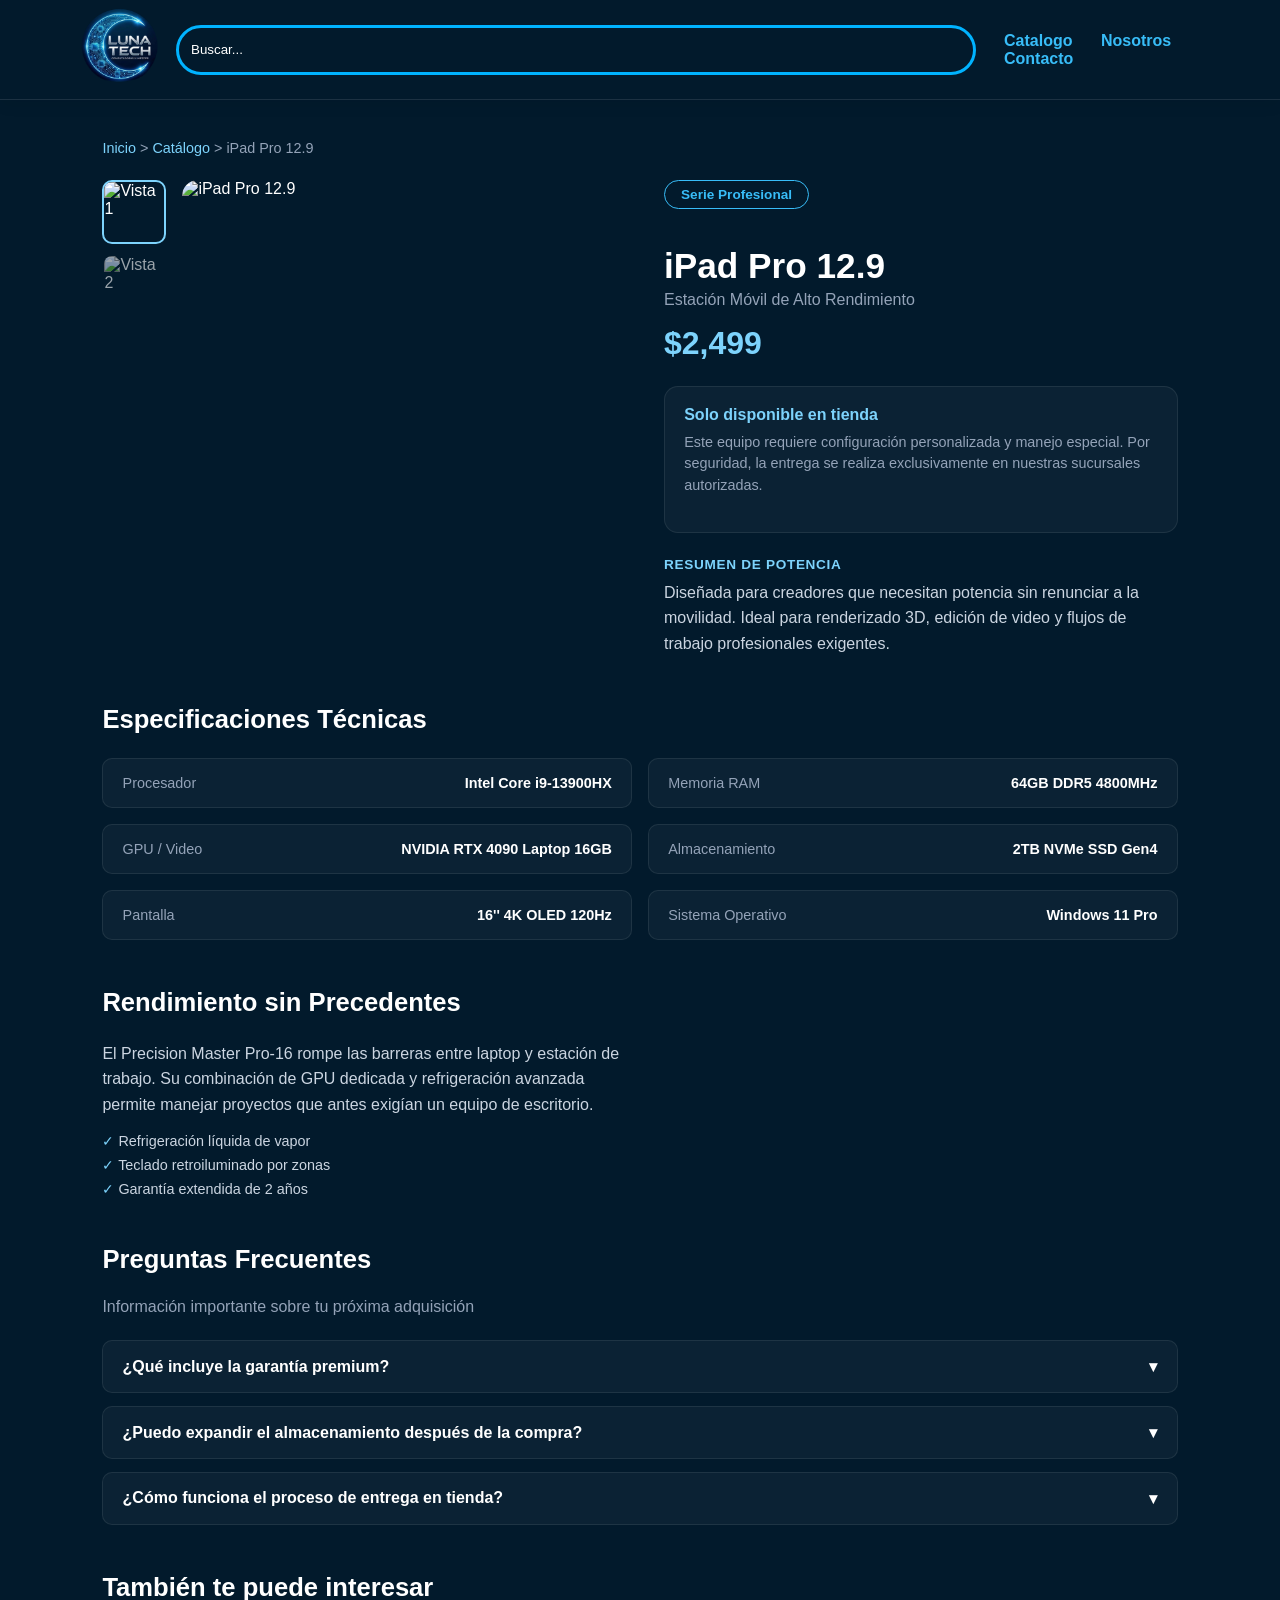
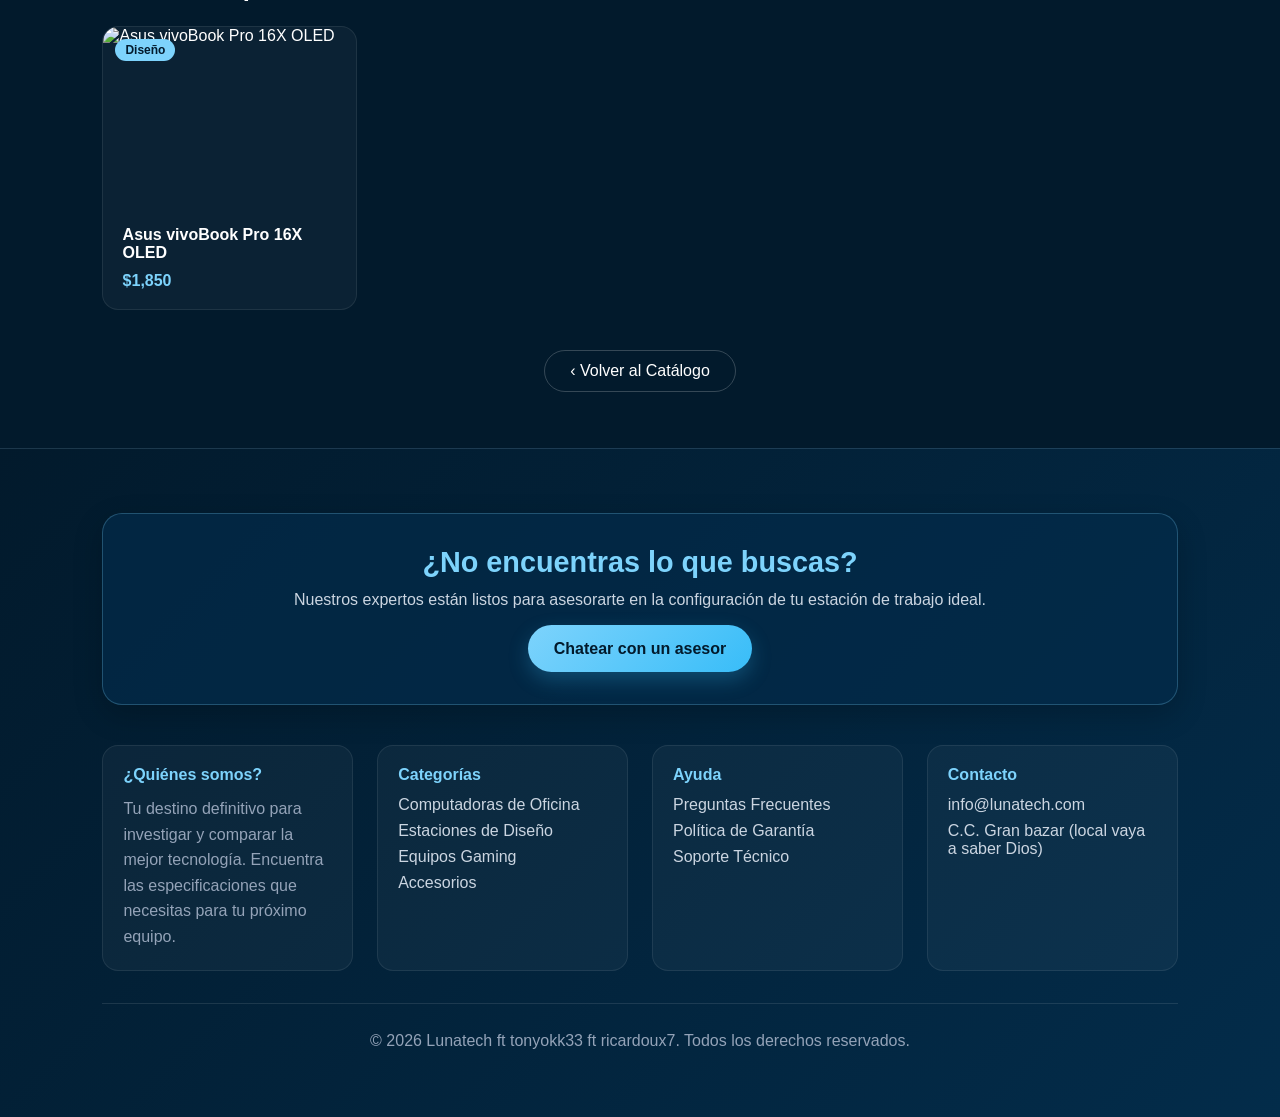
==== producto.html @ 9f50a2bd "feat: Catalogo, filtro, ordenar, responsive y pagina invidiaul por productos agregados" ====
<!DOCTYPE html>
<html lang="en">
  <head>
    <meta charset="UTF-8">
    <meta name="viewport" content="width=device-width, initial-scale=1.0">
    <title>LunaTech - Detalle de Producto</title>
    <link rel="stylesheet" href="index.css">
    <link rel="stylesheet" href="producto.css">
  </head>
  <body>
    <main>
      <header id="header">
        <div id="logo">
          <img src="./sources/lunatech.png" alt="Logo de LunaTech">
        </div>
        <div id="search">
          <input type="text" placeholder="Buscar...">
        </div>
        <button id="menu-toggle" aria-label="Abrir menú">
          <span></span>
          <span></span>
          <span></span>
        </button>
        <div id="bttns">
          <a href="index.html">Catalogo</a>
          <a href="">Nosotros</a>
          <a href="">Contacto</a>
        </div>
      </header>

      <section class="product-detail">
        <nav class="breadcrumb">
          <a href="index.html">Inicio</a> &gt;
          <a href="index.html#catalogo">Catálogo</a> &gt;
          <span id="breadcrumb-name"></span>
        </nav>

        <div class="detail-grid">
          <div class="detail-gallery">
            <div class="thumbnails" id="thumbnails"></div>
            <div class="main-image"><img id="main-image" src="" alt=""></div>
          </div>

          <div class="detail-info">
            <span class="badge" id="detail-badge"></span>
            <h1 id="detail-name"></h1>
            <p class="detail-subtitle" id="detail-subtitle"></p>
            <div class="detail-price" id="detail-price"></div>

            <div class="instore-notice">
              <h4>Solo disponible en tienda</h4>
              <p>Este equipo requiere configuración personalizada y manejo especial. Por seguridad, la entrega se realiza exclusivamente en nuestras sucursales autorizadas.</p>
            </div>

            <h4 class="summary-label">Resumen de Potencia</h4>
            <p id="detail-summary"></p>
          </div>
        </div>

        <div class="specs-section">
          <h2>Especificaciones Técnicas</h2>
          <div class="specs-grid" id="specs-grid"></div>
        </div>

        <div class="lower-grid">
          <div class="performance">
            <h2>Rendimiento sin Precedentes</h2>
            <p id="detail-performance"></p>
            <ul class="highlights-list" id="highlights-list"></ul>
          </div>
        </div>

        <div class="faq-section">
          <h2>Preguntas Frecuentes</h2>
          <p class="faq-subtitle">Información importante sobre tu próxima adquisición</p>
          <div id="faq-list"></div>
        </div>

        <div class="related-section">
          <h2>También te puede interesar</h2>
          <div class="related-grid" id="related-grid"></div>
        </div>

        <div class="back-btn-wrap">
          <a href="index.html#catalogo" class="btn-back">&lsaquo; Volver al Catálogo</a>
        </div>
      </section>
    </main>

    <footer id="footer">
      <div class="footer-cta">
        <h2>¿No encuentras lo que buscas?</h2>
        <p>Nuestros expertos están listos para asesorarte en la configuración de tu estación de trabajo ideal.</p>
        <button id="btn-asesor">Chatear con un asesor</button>
      </div>

      <div class="footer-grid">
        <div class="div-footer">
          <h3 class="title">¿Quiénes somos?</h3>
          <p class="info">Tu destino definitivo para investigar y comparar la mejor tecnología. Encuentra las especificaciones que necesitas para tu próximo equipo.</p>
        </div>
        <div class="div-footer">
          <h3 class="title">Categorías</h3>
          <a href="" class="links">Computadoras de Oficina</a>
          <a href="" class="links">Estaciones de Diseño</a>
          <a href="" class="links">Equipos Gaming</a>
          <a href="" class="links">Accesorios</a>
        </div>
        <div class="div-footer">
          <h3 class="title">Ayuda</h3>
          <a href="" class="links">Preguntas Frecuentes</a>
          <a href="" class="links">Política de Garantía</a>
          <a href="" class="links">Soporte Técnico</a>
        </div>
        <div class="div-footer">
          <h3 class="title">Contacto</h3>
          <a href="mailto:info@lunatech.com" class="links">info@lunatech.com</a>
          <a href="" class="links">C.C. Gran bazar (local vaya a saber Dios)</a>
        </div>
      </div>

      <div class="footer-bottom">
        <p class="info">&copy; 2026 Lunatech ft tonyokk33 ft ricardoux7. Todos los derechos reservados.</p>
      </div>
    </footer>

    <script src="products.js"></script>
    <script src="producto.js"></script>
    <script src="main.js"></script>
  </body>
</html>
---- index.css ----
* {
  margin: 0;
  padding: 0;
  box-sizing: border-box;
  font-family: 'Poppins', sans-serif;
}

#header{
  display: flex;
  flex-direction: row;
  align-items: center;
  justify-content: space-between;
  padding: 20px 80px;
  background: #021a2c;
  box-shadow: 0 5px 15px rgba(0, 0, 0, 0.06);
  z-index: 999;
  position: sticky;
  top: 0;
  left: 0;
  height: 100px;
  border-bottom: 1px solid rgba(255, 255, 255, 0.1);
  gap: 1rem;
}

#header img{
  height: 80px;
  width: 80px;
}

#header input{
  border: 3px solid #00b3ff;
  padding: 8px 12px;
  background: transparent;
  color: #ffffff;
  border-radius: 100px;
  width: 800px;
  height: 50px;
}

#header input::placeholder {
  color: #fff;
}


#header a{
  text-decoration: none;
  color: #38bdf8;
  font-weight: 600;
  transition: all 0.3s ease;
  align-items: center;
  gap: 1rem;
  padding: 8px 12px;
}

#header a:hover{
  color: #7dd3fc;
}

/* Menu hamburguesa (oculto en desktop) */
#menu-toggle {
  display: none;
  background: transparent;
  border: none;
  cursor: pointer;
  padding: 8px;
  flex-direction: column;
  gap: 5px;
}

#menu-toggle span {
  display: block;
  width: 26px;
  height: 2px;
  background: #7dd3fc;
  border-radius: 2px;
}

.hero-content {
  max-width: 550px;
  z-index: 2;
}

.badge {
  display: inline-block;
  padding: 6px 16px;
  border: 1px solid #38bdf8;
  border-radius: 20px;
  font-size: 0.85rem;
  color: #38bdf8;
  font-weight: 600;
  margin-bottom: 1.5rem;
}

.hero-content h1 {
  font-size: 3.5rem;
  font-weight: bold;
  line-height: 1.2;
  margin-bottom: 1.5rem;
}

.text-gradient {
  color: #7dd3fc;
}

.hero-content p {
  font-size: 1.1rem;
  line-height: 1.6;
  color: #94a3b8;
  margin-bottom: 2.5rem;
}

.hero-buttons {
  display: flex;
  gap: 1rem;
  flex-wrap: wrap;
}

.btn {
  display: inline-block;
  padding: 0.8rem 2rem;
  border-radius: 8px;
  font-weight: 600;
  text-decoration: none;
  transition: all 0.3s ease;
}

.btn-primary {
  background-color: #7dd3fc;
  color: #021f35;
  box-shadow: 0 4px 15px rgba(125, 211, 252, 0.3);
}

.btn-primary:hover {
  background-color: #00b3ff;
}

.btn-secondary {
  background-color: #ffffff;
  color: #7dd3fc;
}

.btn-secondary:hover {
  background-color: #f1f5f9;
}

.floating-card {
  position: absolute;
  bottom: 2rem;
  right: 4rem;
  background: rgba(15, 23, 42, 0.6);
  backdrop-filter: blur(8px);
  border: 1px solid rgba(255, 255, 255, 0.1);
  padding: 1rem 1.5rem;
  border-radius: 12px;
  display: flex;
  align-items: center;
  gap: 1rem;
  z-index: 2;
}

.card-icon {
  font-size: 1.5rem;
}

.card-text h3 {
  font-size: 0.95rem;
  margin: 0;
  font-weight: 600;
}

.card-text p {
  font-size: 0.8rem;
  margin: 0;
  color: #94a3b8;
}

.hero {
  position: relative;
  min-height: calc(100vh - 120px);
  width: 100%;
  display: flex;
  align-items: center;
  padding: 4rem 8%;
  box-sizing: border-box;
  background-color: #021a2c;
  color: #ffffff;
  overflow: hidden;
}

.hero-image-container {
  position: absolute;
  top: 0;
  right: 0;
  width: 45%; 
  height: 100%;
  border-radius: 100px 0 0 100px;
  overflow: hidden; 
  z-index: 1;
}

#hero-image {
  width: 100%;
  height: 100%;
  object-fit: cover;
  display: block;
  object-position: right center; 
}

.hero-image-container::after {
  content: '';
  position: absolute;
  top: 0;
  left: 0;
  width: 100%;
  height: 100%;
  background: linear-gradient(
    to right, 
    #021a2c 0%,
    rgba(2, 26, 44, 0.95) 15%,
    rgba(2, 26, 44, 0.6) 35%,
    transparent 60%
  );
  
  pointer-events: none;
  z-index: 2;
}

/* ============ FEATURES (3 iconos) ============ */
.features {
  display: grid;
  grid-template-columns: repeat(3, 1fr);
  gap: 1.5rem;
  padding: 3rem 8%;
  background-color: #021a2c;
}

.feature-card {
  background: rgba(255, 255, 255, 0.04);
  border: 1px solid rgba(255, 255, 255, 0.08);
  border-radius: 16px;
  padding: 2rem;
  color: #ffffff;
  transition: transform 0.3s ease, border-color 0.3s ease;
}

.feature-card:hover {
  transform: translateY(-4px);
  border-color: rgba(125, 211, 252, 0.4);
}

.feature-icon {
  width: 42px;
  height: 42px;
  color: #7dd3fc;
  margin-bottom: 1.2rem;
}

.feature-icon svg {
  width: 100%;
  height: 100%;
}

.feature-card h3 {
  font-size: 1.1rem;
  margin-bottom: 0.5rem;
}

.feature-card p {
  color: #94a3b8;
  font-size: 0.9rem;
  line-height: 1.5;
}

/* ============ CATÁLOGO ============ */
.catalog {
  padding: 3rem 8%;
  background-color: #021a2c;
  color: #ffffff;
}

.catalog-header {
  display: flex;
  justify-content: space-between;
  align-items: flex-end;
  flex-wrap: wrap;
  gap: 1rem;
  margin-bottom: 2rem;
}

.catalog-header h2 {
  font-size: 2rem;
  margin-bottom: 0.3rem;
}

.catalog-subtitle {
  color: #94a3b8;
}

.sort-control {
  display: flex;
  align-items: center;
  gap: 0.6rem;
  font-size: 0.9rem;
  color: #94a3b8;
}

.sort-control select {
  background: #021a2c;
  border: 1px solid rgba(255, 255, 255, 0.2);
  color: #ffffff;
  padding: 0.5rem 1rem;
  border-radius: 8px;
  cursor: pointer;
}

.catalog-layout {
  display: grid;
  grid-template-columns: 260px 1fr;
  gap: 2rem;
  align-items: start;
}

/* Botón para mostrar/ocultar filtros en mobile */
#filters-toggle {
  display: none;
  width: 100%;
  background: transparent;
  border: 1px solid #7dd3fc;
  color: #7dd3fc;
  padding: 0.7rem;
  border-radius: 8px;
  font-weight: 600;
  cursor: pointer;
  margin-bottom: 1rem;
}

.filters {
  background: rgba(255, 255, 255, 0.04);
  border: 1px solid rgba(255, 255, 255, 0.08);
  border-radius: 16px;
  padding: 1.5rem;
  position: sticky;
  top: 120px;
}

.filters h3 {
  font-size: 0.85rem;
  color: #7dd3fc;
  text-transform: uppercase;
  letter-spacing: 0.05em;
  margin: 1.4rem 0 0.6rem;
}

.filters h3:first-child {
  margin-top: 0;
}

.checkbox-item {
  display: flex;
  align-items: center;
  gap: 0.5rem;
  color: #cbd5e1;
  font-size: 0.9rem;
  padding: 0.3rem 0;
  cursor: pointer;
}

.checkbox-item input {
  accent-color: #7dd3fc;
  cursor: pointer;
}

#price-range {
  width: 100%;
  accent-color: #7dd3fc;
  margin-top: 0.5rem;
}

.price-labels {
  display: flex;
  justify-content: space-between;
  color: #94a3b8;
  font-size: 0.8rem;
  margin-top: 0.3rem;
}

.btn-clear {
  width: 100%;
  margin-top: 1.8rem;
  background: transparent;
  border: 1px solid #7dd3fc;
  color: #7dd3fc;
  padding: 0.6rem;
  border-radius: 8px;
  cursor: pointer;
  font-weight: 600;
  transition: all 0.3s ease;
}

.btn-clear:hover {
  background: #7dd3fc;
  color: #021a2c;
}

.product-grid {
  display: grid;
  grid-template-columns: repeat(3, 1fr);
  gap: 1.5rem;
}

.product-card {
  background: rgba(255, 255, 255, 0.04);
  border: 1px solid rgba(255, 255, 255, 0.08);
  border-radius: 16px;
  overflow: hidden;
  display: flex;
  flex-direction: column;
  transition: transform 0.3s ease, border-color 0.3s ease;
}

.product-card:hover {
  transform: translateY(-4px);
  border-color: rgba(125, 211, 252, 0.4);
}

.product-image {
  position: relative;
  height: 180px;
}

.product-image img {
  width: 100%;
  height: 100%;
  object-fit: cover;
  display: block;
}

.product-tag {
  position: absolute;
  top: 12px;
  left: 12px;
  background: #7dd3fc;
  color: #021a2c;
  font-size: 0.75rem;
  font-weight: 700;
  padding: 4px 10px;
  border-radius: 20px;
}

.product-info {
  padding: 1.2rem;
  display: flex;
  flex-direction: column;
  gap: 0.6rem;
  flex: 1;
}

.product-title-row {
  display: flex;
  justify-content: space-between;
  align-items: flex-start;
  gap: 0.5rem;
}

.product-title-row h3 {
  font-size: 1rem;
}

.product-price {
  color: #7dd3fc;
  font-weight: 700;
  white-space: nowrap;
}

.product-specs {
  list-style: none;
  color: #94a3b8;
  font-size: 0.85rem;
  display: flex;
  flex-direction: column;
  gap: 0.2rem;
}

.product-locations {
  display: flex;
  gap: 0.4rem;
  flex-wrap: wrap;
}

.location-chip {
  background: rgba(255, 255, 255, 0.08);
  color: #cbd5e1;
  font-size: 0.75rem;
  padding: 2px 8px;
  border-radius: 10px;
}

.btn-details {
  margin-top: auto;
  background: #021f35;
  border: 1px solid #7dd3fc;
  color: #7dd3fc;
  padding: 0.6rem;
  border-radius: 8px;
  text-align: center;
  cursor: pointer;
  text-decoration: none;
  font-weight: 600;
  transition: all 0.3s ease;
}

.btn-details:hover {
  background: #7dd3fc;
  color: #021a2c;
}

.pagination {
  display: flex;
  justify-content: center;
  flex-wrap: wrap;
  gap: 0.5rem;
  margin-top: 2.5rem;
}

.page-btn {
  background: transparent;
  border: 1px solid rgba(255, 255, 255, 0.2);
  color: #ffffff;
  width: 36px;
  height: 36px;
  border-radius: 8px;
  cursor: pointer;
  transition: all 0.2s ease;
}

.page-btn:hover {
  border-color: #7dd3fc;
}

.page-btn.active {
  background: #7dd3fc;
  color: #021a2c;
  border-color: #7dd3fc;
}

.no-results {
  color: #94a3b8;
  text-align: center;
  padding: 3rem 0;
  grid-column: 1 / -1;
}

/* Footer */

#footer {
  background: linear-gradient(135deg, #021a2c 0%, #032c4a 100%);
  padding: 4rem 8%;
  color: #ffffff;
  border-top: 1px solid rgba(255, 255, 255, 0.1);
}

.footer-cta {
  display: flex;
  flex-direction: column;
  align-items: center;
  justify-content: center;
  text-align: center;
  padding: 2rem;
  margin-bottom: 2.5rem;
  border: 1px solid rgba(125, 211, 252, 0.25);
  border-radius: 20px;
  background: rgba(3, 44, 74, 0.7);
  box-shadow: 0 10px 30px rgba(0, 0, 0, 0.2);
}

.footer-cta h2 {
  font-size: 1.8rem;
  margin-bottom: 0.75rem;
  color: #7dd3fc;
}

.footer-cta p {
  color: #cbd5e1;
  margin-bottom: 1rem;
  max-width: 700px;
}

#btn-asesor {
  background: linear-gradient(135deg, #7dd3fc 0%, #38bdf8 100%);
  color: #021a2c;
  padding: 0.9rem 1.6rem;
  border: none;
  border-radius: 999px;
  cursor: pointer;
  font-size: 1rem;
  font-weight: 700;
  transition: transform 0.3s ease, box-shadow 0.3s ease;
  box-shadow: 0 8px 20px rgba(56, 189, 248, 0.25);
}

#btn-asesor:hover {
  transform: translateY(-2px);
  box-shadow: 0 10px 24px rgba(56, 189, 248, 0.35);
}

.footer-grid {
  display: grid;
  grid-template-columns: repeat(4, minmax(220px, 1fr));
  gap: 1.5rem;
  margin-bottom: 2rem;
}

.div-footer {
  display: flex;
  flex-direction: column;
  gap: 0.5rem;
  padding: 1.25rem;
  border-radius: 16px;
  background: rgba(255, 255, 255, 0.04);
  border: 1px solid rgba(255, 255, 255, 0.08);
}

.title {
  font-size: 1rem;
  font-weight: 700;
  color: #7dd3fc;
  margin-bottom: 0.25rem;
}

.links {
  color: #cbd5e1;
  text-decoration: none;
  transition: color 0.3s ease;
}

.links:hover {
  color: #7dd3fc;
}

.info {
  color: #94a3b8;
  line-height: 1.6;
}

.footer-bottom {
  padding-top: 1.5rem;
  border-top: 1px solid rgba(255, 255, 255, 0.1);
  text-align: center;
}

/* ======================================================= */
/* ==================== RESPONSIVE ======================== */
/* ======================================================= */

/* Tablets (hasta 1024px) */
@media (max-width: 1024px) {
  #header {
    padding: 16px 30px;
  }

  #header input {
    width: 100%;
    max-width: 400px;
  }

  .hero {
    padding: 3rem 6%;
  }

  .hero-content h1 {
    font-size: 2.6rem;
  }

  .hero-image-container {
    width: 40%;
  }

  .catalog-layout {
    grid-template-columns: 220px 1fr;
  }

  .product-grid {
    grid-template-columns: repeat(2, 1fr);
  }

  .footer-grid {
    grid-template-columns: repeat(2, 1fr);
  }
}

/* Mobile grande / Tablets verticales (hasta 900px) */
@media (max-width: 900px) {
  #header {
    flex-wrap: wrap;
    height: auto;
    padding: 14px 20px;
    row-gap: 12px;
  }

  #header img {
    height: 55px;
    width: 55px;
  }

  #search {
    order: 3;
    width: 100%;
  }

  #header input {
    width: 100%;
    max-width: none;
  }

  #menu-toggle {
    display: flex;
    order: 2;
  }

  #bttns {
    display: none;
    order: 4;
    width: 100%;
    flex-direction: column;
    gap: 0.3rem;
  }

  #bttns.open {
    display: flex;
  }

  #bttns a {
    width: 100%;
    padding: 10px 12px;
    border-radius: 8px;
  }

  #bttns a:hover {
    background: rgba(125, 211, 252, 0.08);
  }

  .hero {
    flex-direction: column;
    min-height: auto;
    padding: 3rem 6% 20rem;
    text-align: left;
  }

  .hero-content {
    max-width: 100%;
  }

  .hero-content h1 {
    font-size: 2.2rem;
  }

  .hero-image-container {
    width: 100%;
    height: 55%;
    top: auto;
    bottom: 0;
    border-radius: 40px 40px 0 0;
    opacity: 0.35;
  }

  .hero-image-container::after {
    background: linear-gradient(
      to top,
      #021a2c 0%,
      rgba(2, 26, 44, 0.9) 25%,
      transparent 70%
    );
  }

  .features {
    grid-template-columns: 1fr;
    padding: 2.5rem 6%;
  }

  .catalog {
    padding: 2.5rem 6%;
  }

  .catalog-layout {
    grid-template-columns: 1fr;
  }

  #filters-toggle {
    display: block;
  }

  .filters {
    display: none;
    position: static;
    margin-bottom: 1.5rem;
  }

  .filters.open {
    display: block;
  }

  .product-grid {
    grid-template-columns: repeat(2, 1fr);
  }

  .footer-grid {
    grid-template-columns: 1fr;
  }
}

/* Mobile pequeño (hasta 560px) */
@media (max-width: 560px) {
  .hero-content h1 {
    font-size: 1.8rem;
  }

  .hero-content p {
    font-size: 1rem;
  }

  .hero-buttons {
    flex-direction: column;
  }

  .btn {
    text-align: center;
    width: 100%;
  }

  .catalog-header {
    flex-direction: column;
    align-items: flex-start;
  }

  .sort-control {
    width: 100%;
    justify-content: space-between;
  }

  .sort-control select {
    flex: 1;
  }

  .product-grid {
    grid-template-columns: 1fr;
  }

  .footer-cta {
    padding: 1.5rem 1rem;
  }

  .footer-cta h2 {
    font-size: 1.4rem;
  }
}
---- producto.css ----
.product-detail {
  padding: 2.5rem 8%;
  background-color: #021a2c;
  color: #ffffff;
}

.breadcrumb {
  color: #94a3b8;
  font-size: 0.9rem;
  margin-bottom: 1.5rem;
}

.breadcrumb a {
  color: #7dd3fc;
  text-decoration: none;
}

.detail-grid {
  display: grid;
  grid-template-columns: 1fr 1fr;
  gap: 3rem;
  margin-bottom: 3rem;
}

.detail-gallery {
  display: flex;
  gap: 1rem;
}

.thumbnails {
  display: flex;
  flex-direction: column;
  gap: 0.6rem;
}

.thumbnails img {
  width: 64px;
  height: 64px;
  object-fit: cover;
  border-radius: 10px;
  cursor: pointer;
  border: 2px solid transparent;
  opacity: 0.6;
  transition: all 0.2s ease;
}

.thumbnails img:hover,
.thumbnails img.active {
  opacity: 1;
  border-color: #7dd3fc;
}

.main-image {
  flex: 1;
  border-radius: 16px;
  overflow: hidden;
  height: 380px;
}

.main-image img {
  width: 100%;
  height: 100%;
  object-fit: cover;
}

.detail-info h1 {
  font-size: 2.2rem;
  margin: 0.8rem 0 0.3rem;
}

.detail-subtitle {
  color: #94a3b8;
  margin-bottom: 1rem;
}

.detail-price {
  font-size: 2rem;
  font-weight: 700;
  color: #7dd3fc;
  margin-bottom: 1.5rem;
}

.instore-notice {
  background: rgba(255, 255, 255, 0.04);
  border: 1px solid rgba(255, 255, 255, 0.08);
  border-radius: 14px;
  padding: 1.2rem;
  margin-bottom: 1.5rem;
}

.instore-notice h4 {
  color: #7dd3fc;
  margin-bottom: 0.5rem;
}

.instore-notice p {
  color: #94a3b8;
  font-size: 0.9rem;
  margin-bottom: 1rem;
  line-height: 1.5;
}

.summary-label {
  color: #7dd3fc;
  font-size: 0.85rem;
  text-transform: uppercase;
  letter-spacing: 0.05em;
  margin-bottom: 0.5rem;
}

#detail-summary {
  color: #cbd5e1;
  line-height: 1.6;
}

.specs-section h2,
.lower-grid h2,
.faq-section h2,
.related-section h2 {
  font-size: 1.6rem;
  margin-bottom: 1.5rem;
}

.specs-grid {
  display: grid;
  grid-template-columns: repeat(2, 1fr);
  gap: 1rem;
  margin-bottom: 3rem;
}

.spec-item {
  display: flex;
  justify-content: space-between;
  background: rgba(255, 255, 255, 0.04);
  border: 1px solid rgba(255, 255, 255, 0.08);
  border-radius: 10px;
  padding: 1rem 1.2rem;
  font-size: 0.9rem;
  gap: 1rem;
}

.spec-item span:first-child {
  color: #94a3b8;
}

.spec-item span:last-child {
  font-weight: 600;
  text-align: right;
}

.lower-grid {
  display: grid;
  grid-template-columns: 1fr 1fr;
  gap: 2rem;
  margin-bottom: 3rem;
}

.availability-item {
  display: flex;
  justify-content: space-between;
  align-items: center;
  background: rgba(255, 255, 255, 0.04);
  border: 1px solid rgba(255, 255, 255, 0.08);
  border-radius: 10px;
  padding: 1rem 1.2rem;
  margin-bottom: 0.8rem;
  gap: 1rem;
  flex-wrap: wrap;
}

.availability-item .store-name {
  font-weight: 600;
}

.availability-item .store-address {
  color: #94a3b8;
  font-size: 0.85rem;
}

.status-pill {
  font-size: 0.75rem;
  font-weight: 700;
  padding: 4px 10px;
  border-radius: 20px;
  white-space: nowrap;
}

.status-pill.instock { background: rgba(74, 222, 128, 0.15); color: #4ade80; }
.status-pill.consult { background: rgba(125, 211, 252, 0.15); color: #7dd3fc; }
.status-pill.agotado { background: rgba(248, 113, 113, 0.15); color: #f87171; }

.performance p {
  color: #cbd5e1;
  line-height: 1.6;
  margin-bottom: 1rem;
}

.highlights-list {
  list-style: none;
  display: flex;
  flex-direction: column;
  gap: 0.5rem;
}

.highlights-list li {
  color: #cbd5e1;
  font-size: 0.9rem;
}

.highlights-list li::before {
  content: '✓ ';
  color: #7dd3fc;
}

.faq-section {
  margin-bottom: 3rem;
}

.faq-subtitle {
  color: #94a3b8;
  margin-bottom: 1.5rem;
}

.faq-item {
  background: rgba(255, 255, 255, 0.04);
  border: 1px solid rgba(255, 255, 255, 0.08);
  border-radius: 10px;
  margin-bottom: 0.8rem;
  overflow: hidden;
}

.faq-question {
  padding: 1rem 1.2rem;
  cursor: pointer;
  display: flex;
  justify-content: space-between;
  align-items: center;
  font-weight: 600;
  gap: 1rem;
}

.faq-answer {
  max-height: 0;
  overflow: hidden;
  transition: max-height 0.3s ease;
  color: #94a3b8;
  padding: 0 1.2rem;
  font-size: 0.9rem;
  line-height: 1.6;
}

.faq-item.open .faq-answer {
  max-height: 200px;
  padding: 0 1.2rem 1rem;
}

.faq-item.open .faq-toggle {
  transform: rotate(180deg);
}

.faq-toggle {
  transition: transform 0.3s ease;
  flex-shrink: 0;
}

.related-grid {
  display: grid;
  grid-template-columns: repeat(4, 1fr);
  gap: 1.2rem;
  margin-bottom: 2.5rem;
}

.back-btn-wrap {
  text-align: center;
  margin-bottom: 1rem;
}

.btn-back {
  display: inline-block;
  border: 1px solid rgba(255, 255, 255, 0.2);
  color: #ffffff;
  padding: 0.7rem 1.6rem;
  border-radius: 999px;
  text-decoration: none;
  transition: all 0.3s ease;
}

.btn-back:hover {
  border-color: #7dd3fc;
  color: #7dd3fc;
}

/* ======================================================= */
/* ==================== RESPONSIVE ======================== */
/* ======================================================= */

@media (max-width: 1024px) {
  .product-detail {
    padding: 2rem 6%;
  }

  .related-grid {
    grid-template-columns: repeat(3, 1fr);
  }
}

@media (max-width: 900px) {
  .detail-grid,
  .lower-grid {
    grid-template-columns: 1fr;
  }

  .detail-gallery {
    flex-direction: column-reverse;
  }

  .thumbnails {
    flex-direction: row;
    overflow-x: auto;
  }

  .thumbnails img {
    flex-shrink: 0;
  }

  .main-image {
    height: 280px;
  }

  .detail-info h1 {
    font-size: 1.8rem;
  }

  .specs-grid {
    grid-template-columns: 1fr;
  }

  .related-grid {
    grid-template-columns: repeat(2, 1fr);
  }
}

@media (max-width: 560px) {
  .product-detail {
    padding: 1.5rem 6%;
  }

  .detail-price {
    font-size: 1.6rem;
  }

  .spec-item {
    flex-direction: column;
    gap: 0.2rem;
  }

  .spec-item span:last-child {
    text-align: left;
  }

  .availability-item {
    flex-direction: column;
    align-items: flex-start;
  }

  .related-grid {
    grid-template-columns: 1fr;
  }
}
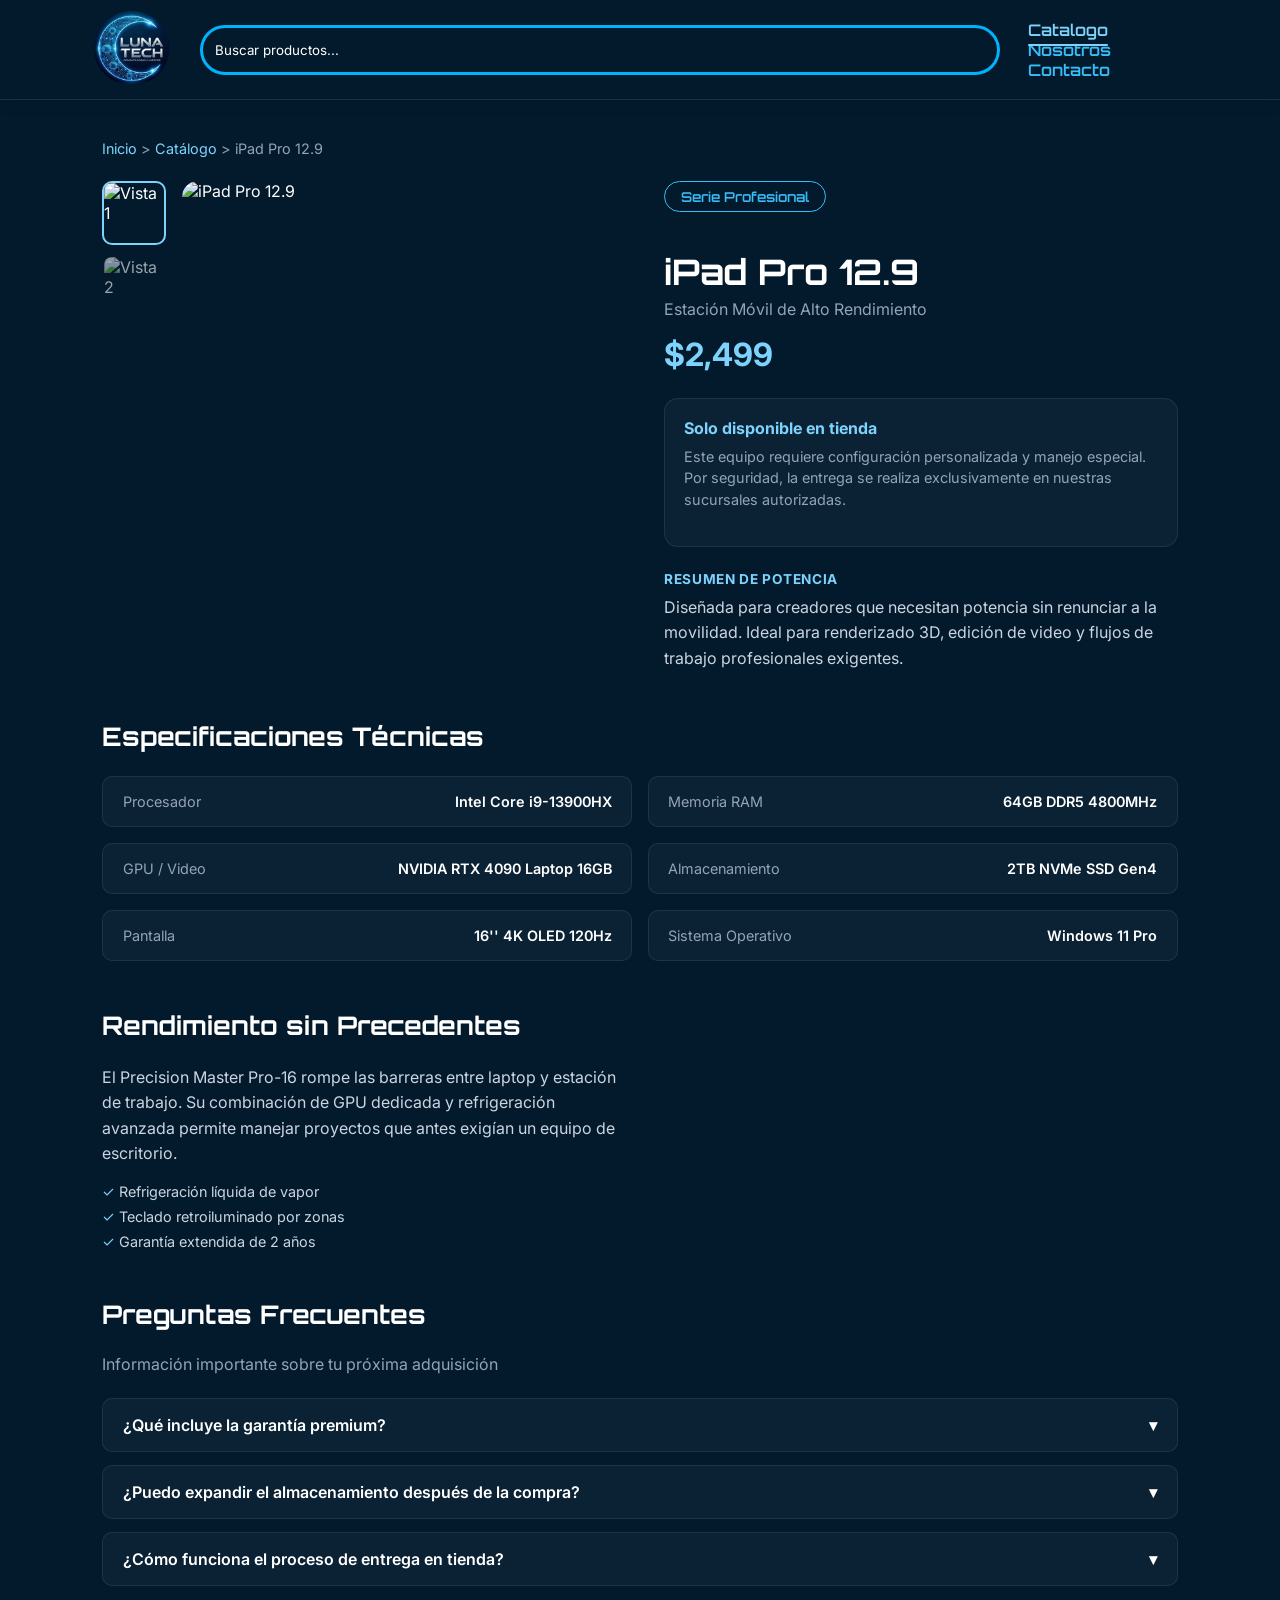
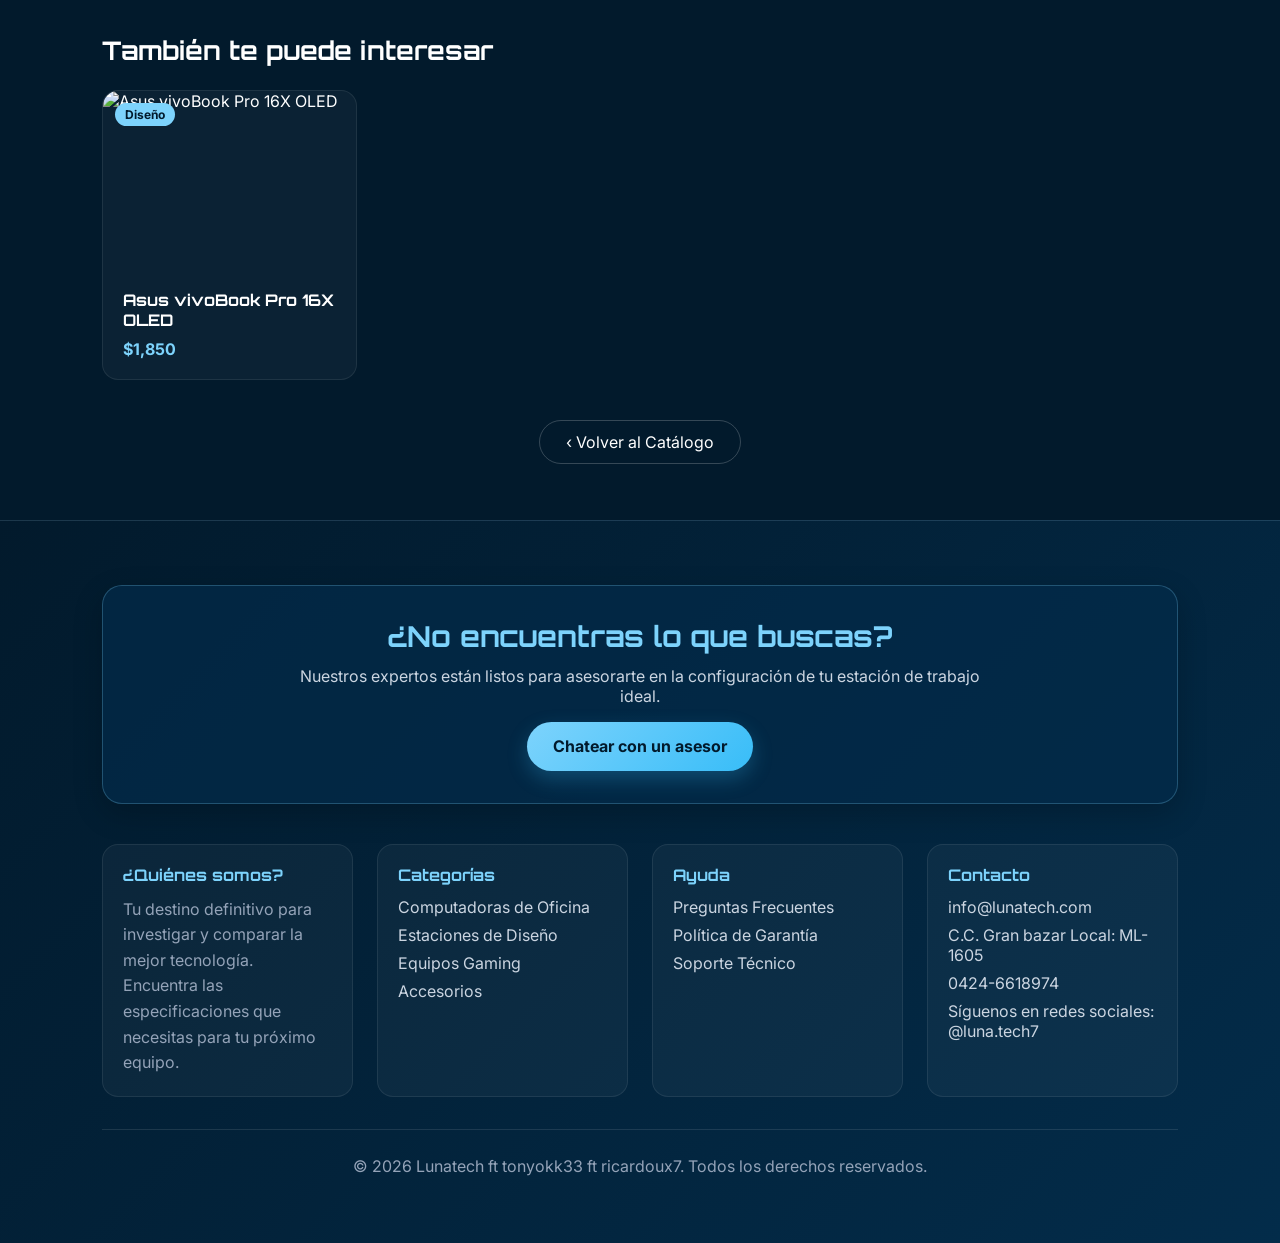
==== commit 4aab6ce6: "feat: buscador, contacto, resenas, tipografia, etc" ====
--- a/producto.html
+++ b/producto.html
@@ -4,17 +4,20 @@
     <meta charset="UTF-8">
     <meta name="viewport" content="width=device-width, initial-scale=1.0">
     <title>LunaTech - Detalle de Producto</title>
+    <link rel="preconnect" href="https://fonts.googleapis.com">
+    <link rel="preconnect" href="https://fonts.gstatic.com" crossorigin>
+    <link href="https://fonts.googleapis.com/css2?family=Orbitron:wght@500;600;700;800;900&family=Inter:wght@400;500;600&display=swap" rel="stylesheet">
     <link rel="stylesheet" href="index.css">
     <link rel="stylesheet" href="producto.css">
   </head>
   <body>
     <main>
       <header id="header">
-        <div id="logo">
+        <a id="logo" href="index.html">
           <img src="./sources/lunatech.png" alt="Logo de LunaTech">
-        </div>
+        </a>
         <div id="search">
-          <input type="text" placeholder="Buscar...">
+          <input type="text" id="search-input" placeholder="Buscar productos..." autocomplete="off">
         </div>
         <button id="menu-toggle" aria-label="Abrir menú">
           <span></span>
@@ -22,9 +25,9 @@
           <span></span>
         </button>
         <div id="bttns">
-          <a href="index.html">Catalogo</a>
-          <a href="">Nosotros</a>
-          <a href="">Contacto</a>
+          <a href="index.html#catalogo" class="active">Catalogo</a>
+          <a href="nosotros.html">Nosotros</a>
+          <a href="contacto.html">Contacto</a>
         </div>
       </header>
 
@@ -115,7 +118,9 @@
         <div class="div-footer">
           <h3 class="title">Contacto</h3>
           <a href="mailto:info@lunatech.com" class="links">info@lunatech.com</a>
-          <a href="" class="links">C.C. Gran bazar (local vaya a saber Dios)</a>
+          <a href="contacto.html" class="links">C.C. Gran bazar Local: ML-1605</a>
+          <a href="tel:+584246618974" class="links">0424-6618974</a>
+          <a href="https://instagram.com/luna.tech7" target="_blank" rel="noopener" class="links">Síguenos en redes sociales: @luna.tech7</a>
         </div>
       </div>
 
@@ -127,5 +132,6 @@
     <script src="products.js"></script>
     <script src="producto.js"></script>
     <script src="main.js"></script>
+    <script src="search.js"></script>
   </body>
 </html>
--- a/index.css
+++ b/index.css
@@ -2,7 +2,15 @@
   margin: 0;
   padding: 0;
   box-sizing: border-box;
-  font-family: 'Poppins', sans-serif;
+  font-family: 'Inter', sans-serif;
+}
+
+h1, h2, h3,
+.badge,
+.stat-number,
+#header a,
+.btn {
+  font-family: 'Orbitron', sans-serif;
 }
 
 #header{
@@ -37,6 +45,10 @@
   height: 50px;
 }
 
+#search {
+  position: relative;
+}
+
 #header input::placeholder {
   color: #fff;
 }
@@ -54,6 +66,152 @@
 
 #header a:hover{
   color: #7dd3fc;
+}
+
+#logo {
+  display: flex;
+  align-items: center;
+  text-decoration: none;
+}
+
+#bttns a.active {
+  color: #7dd3fc;
+  position: relative;
+}
+
+#bttns a.active::after {
+  content: '';
+  position: absolute;
+  left: 12px;
+  right: 12px;
+  bottom: 2px;
+  height: 2px;
+  background: #7dd3fc;
+  border-radius: 2px;
+}
+
+/*Busqueda*/
+
+.search-dropdown {
+  display: none;
+  position: absolute;
+  top: calc(100% + 8px);
+  left: 0;
+  right: 0;
+  background: #04263f;
+  border: 1px solid rgba(125, 211, 252, 0.3);
+  border-radius: 14px;
+  padding: 0.5rem;
+  box-shadow: 0 15px 35px rgba(0, 0, 0, 0.35);
+  z-index: 1000;
+  max-height: 400px;
+  overflow-y: auto;
+}
+
+.search-dropdown.open {
+  display: block;
+}
+
+.search-result-item {
+  display: flex;
+  align-items: center;
+  gap: 0.8rem;
+  padding: 0.6rem;
+  border-radius: 10px;
+  text-decoration: none;
+  color: #ffffff;
+  transition: background 0.2s ease;
+}
+
+.search-result-item:hover {
+  background: rgba(125, 211, 252, 0.1);
+}
+
+.search-result-item img {
+  width: 46px;
+  height: 46px;
+  object-fit: cover;
+  border-radius: 8px;
+  flex-shrink: 0;
+}
+
+.search-result-info {
+  display: flex;
+  flex-direction: column;
+  min-width: 0;
+}
+
+.search-result-info span:first-child {
+  font-size: 0.9rem;
+  font-weight: 600;
+  white-space: nowrap;
+  overflow: hidden;
+  text-overflow: ellipsis;
+}
+
+.search-result-info span.search-result-price {
+  font-size: 0.8rem;
+  color: #7dd3fc;
+}
+
+.search-no-results {
+  color: #94a3b8;
+  font-size: 0.9rem;
+  text-align: center;
+  padding: 1rem;
+}
+
+.search-view-all {
+  display: block;
+  text-align: center;
+  color: #7dd3fc;
+  font-weight: 600;
+  font-size: 0.85rem;
+  padding: 0.6rem;
+  text-decoration: none;
+  border-top: 1px solid rgba(255, 255, 255, 0.08);
+  margin-top: 0.3rem;
+}
+
+.search-view-all:hover {
+  color: #ffffff;
+}
+
+/* Barra de resultados activos dentro del catálogo */
+.active-search-banner {
+  display: flex;
+  align-items: center;
+  justify-content: space-between;
+  flex-wrap: wrap;
+  gap: 0.8rem;
+  background: rgba(125, 211, 252, 0.08);
+  border: 1px solid rgba(125, 211, 252, 0.25);
+  border-radius: 12px;
+  padding: 0.8rem 1.2rem;
+  margin-bottom: 1.5rem;
+  color: #ffffff;
+  font-size: 0.9rem;
+}
+
+.active-search-banner strong {
+  color: #7dd3fc;
+}
+
+.clear-search-btn {
+  background: transparent;
+  border: 1px solid #7dd3fc;
+  color: #7dd3fc;
+  padding: 0.4rem 1rem;
+  border-radius: 999px;
+  cursor: pointer;
+  font-size: 0.8rem;
+  font-weight: 600;
+  transition: all 0.2s ease;
+}
+
+.clear-search-btn:hover {
+  background: #7dd3fc;
+  color: #021a2c;
 }
 
 /* Menu hamburguesa (oculto en desktop) */
@@ -76,8 +234,22 @@
 }
 
 .hero-content {
-  max-width: 550px;
+  max-width: 780px;
   z-index: 2;
+  display: flex;
+  align-items: center;
+  gap: 2rem;
+}
+
+.hero-copy {
+  max-width: 520px;
+}
+
+.hero-logo {
+  width: 210px;
+  height: auto;
+  margin-top: 0.25rem;
+  flex-shrink: 0;
 }
 
 .badge {
@@ -522,6 +694,164 @@
   margin-top: 2.5rem;
 }
 
+/* ============ RESEÑAS ============ */
+.reviewsCarousel {
+  padding: 3rem 8% 5rem;
+  background: linear-gradient(180deg, #021a2c 0%, #031f35 100%);
+  color: #ffffff;
+}
+
+.reviewsCarousel h2 {
+  font-size: 2rem;
+  margin-bottom: 1.5rem;
+}
+
+.carousel-container {
+  max-width: 920px;
+  margin: 0 auto;
+  position: relative;
+  overflow: hidden;
+  display: flex;
+  flex-direction: column;
+  gap: 1rem;
+}
+
+.carousel-track {
+  display: flex;
+  transition: transform 0.6s ease;
+  will-change: transform;
+}
+
+.review-card {
+  flex: 0 0 100%;
+  min-height: 240px;
+  padding: 2rem;
+  border-radius: 24px;
+  background: linear-gradient(135deg, rgba(255, 255, 255, 0.06), rgba(255, 255, 255, 0.03));
+  border: 1px solid rgba(125, 211, 252, 0.16);
+  box-shadow: 0 18px 40px rgba(0, 0, 0, 0.24);
+  display: flex;
+  flex-direction: column;
+  gap: 1rem;
+}
+
+.review-card-header {
+  display: flex;
+  align-items: center;
+  gap: 1rem;
+}
+
+.review-avatar {
+  width: 56px;
+  height: 56px;
+  border-radius: 18px;
+  display: grid;
+  place-items: center;
+  background: linear-gradient(135deg, #7dd3fc 0%, #38bdf8 100%);
+  color: #021a2c;
+  font-weight: 800;
+  letter-spacing: 0.04em;
+  flex-shrink: 0;
+}
+
+.review-card-header h3 {
+  font-size: 1.1rem;
+  margin-bottom: 0.15rem;
+}
+
+.review-card-header p {
+  color: #94a3b8;
+  font-size: 0.92rem;
+}
+
+.review-rating {
+  color: #7dd3fc;
+  letter-spacing: 0.2em;
+  font-size: 1rem;
+}
+
+.review-quote {
+  color: #cbd5e1;
+  line-height: 1.7;
+  font-size: 1rem;
+  max-width: 760px;
+}
+
+.carousel-controls {
+  display: flex;
+  align-items: center;
+  justify-content: center;
+  gap: 1rem;
+  margin-top: 1.25rem;
+}
+
+.carousel-button {
+  width: 42px;
+  height: 42px;
+  border-radius: 999px;
+  border: 1px solid rgba(125, 211, 252, 0.25);
+  background: rgba(255, 255, 255, 0.04);
+  color: #7dd3fc;
+  cursor: pointer;
+  font-size: 1.4rem;
+  line-height: 1;
+  transition: transform 0.25s ease, background-color 0.25s ease, border-color 0.25s ease;
+}
+
+.carousel-button:hover {
+  transform: translateY(-1px);
+  border-color: rgba(125, 211, 252, 0.55);
+  background: rgba(125, 211, 252, 0.08);
+}
+
+.carousel-indicators {
+  display: flex;
+  align-items: center;
+  gap: 0.5rem;
+}
+
+.carousel-dot {
+  width: 11px;
+  height: 11px;
+  border-radius: 999px;
+  border: none;
+  background: rgba(148, 163, 184, 0.45);
+  cursor: pointer;
+  transition: transform 0.25s ease, background-color 0.25s ease, width 0.25s ease;
+}
+
+.carousel-dot.active {
+  width: 28px;
+  background: #7dd3fc;
+}
+
+.carousel-dot:hover {
+  transform: scale(1.08);
+}
+
+@media (max-width: 560px) {
+  .reviewsCarousel {
+    padding: 2.5rem 6% 4rem;
+  }
+
+  .reviewsCarousel h2 {
+    font-size: 1.6rem;
+  }
+
+  .review-card {
+    padding: 1.5rem;
+    min-height: 260px;
+  }
+
+  .review-card-header {
+    align-items: flex-start;
+  }
+
+  .carousel-controls {
+    gap: 0.75rem;
+  }
+}
+
 .page-btn {
   background: transparent;
   border: 1px solid rgba(255, 255, 255, 0.2);
@@ -571,6 +901,15 @@
   border-radius: 20px;
   background: rgba(3, 44, 74, 0.7);
   box-shadow: 0 10px 30px rgba(0, 0, 0, 0.2);
+  transition: transform 0.3s ease, border-color 0.3s ease, box-shadow 0.3s ease;
+  position: relative;
+  overflow: hidden;
+}
+
+.footer-cta:hover {
+  transform: translateY(-4px);
+  border-color: rgba(125, 211, 252, 0.4);
+  box-shadow: 0 16px 36px rgba(0, 0, 0, 0.28), 0 0 0 1px rgba(125, 211, 252, 0.12);
 }
 
 .footer-cta h2 {
@@ -618,6 +957,15 @@
   border-radius: 16px;
   background: rgba(255, 255, 255, 0.04);
   border: 1px solid rgba(255, 255, 255, 0.08);
+  transition: transform 0.3s ease, border-color 0.3s ease, box-shadow 0.3s ease;
+  position: relative;
+  overflow: hidden;
+}
+
+.div-footer:hover {
+  transform: translateY(-4px);
+  border-color: rgba(125, 211, 252, 0.4);
+  box-shadow: 0 14px 28px rgba(0, 0, 0, 0.22), 0 0 0 1px rgba(125, 211, 252, 0.1);
 }
 
 .title {
@@ -669,6 +1017,14 @@
 
   .hero-content h1 {
     font-size: 2.6rem;
+  }
+
+  .hero-content {
+    gap: 1.5rem;
+  }
+
+  .hero-logo {
+    width: 170px;
   }
 
   .hero-image-container {
@@ -747,6 +1103,11 @@
   }
 
   .hero-content {
+    display: block;
+    max-width: 100%;
+  }
+
+  .hero-copy {
     max-width: 100%;
   }
 
@@ -754,22 +1115,21 @@
     font-size: 2.2rem;
   }
 
+  .hero-logo {
+    width: 96px;
+    margin-bottom: 1rem;
+  }
+
   .hero-image-container {
     width: 100%;
-    height: 55%;
+    height: 100%;
     top: auto;
     bottom: 0;
-    border-radius: 40px 40px 0 0;
-    opacity: 0.35;
-  }
-
-  .hero-image-container::after {
-    background: linear-gradient(
-      to top,
-      #021a2c 0%,
-      rgba(2, 26, 44, 0.9) 25%,
-      transparent 70%
-    );
+    left: 0;
+    opacity: 0.55;
+    display: flex;
+    align-items: flex-end;
+    justify-content: center;
   }
 
   .features {
@@ -853,3 +1213,19 @@
     font-size: 1.4rem;
   }
 }
+
+@media (prefers-reduced-motion: reduce) {
+  .carousel-track {
+    transition: none;
+  }
+
+  .carousel-button,
+  .carousel-dot,
+  .feature-card,
+  .product-card,
+  .btn,
+  .btn-details,
+  .btn-clear {
+    transition: none;
+  }
+}
--- a/producto.css
+++ b/producto.css
@@ -1,3 +1,18 @@
+* {
+  margin: 0;
+  padding: 0;
+  box-sizing: border-box;
+  font-family: 'Inter', sans-serif;
+}
+
+h1, h2, h3,
+.badge,
+.stat-number,
+#header a,
+.btn {
+  font-family: 'Orbitron', sans-serif;
+}
+
 .product-detail {
   padding: 2.5rem 8%;
   background-color: #021a2c;
@@ -290,9 +305,7 @@
   color: #7dd3fc;
 }
 
-/* ======================================================= */
-/* ==================== RESPONSIVE ======================== */
-/* ======================================================= */
+/*  RESPONSIVE  */
 
 @media (max-width: 1024px) {
   .product-detail {
